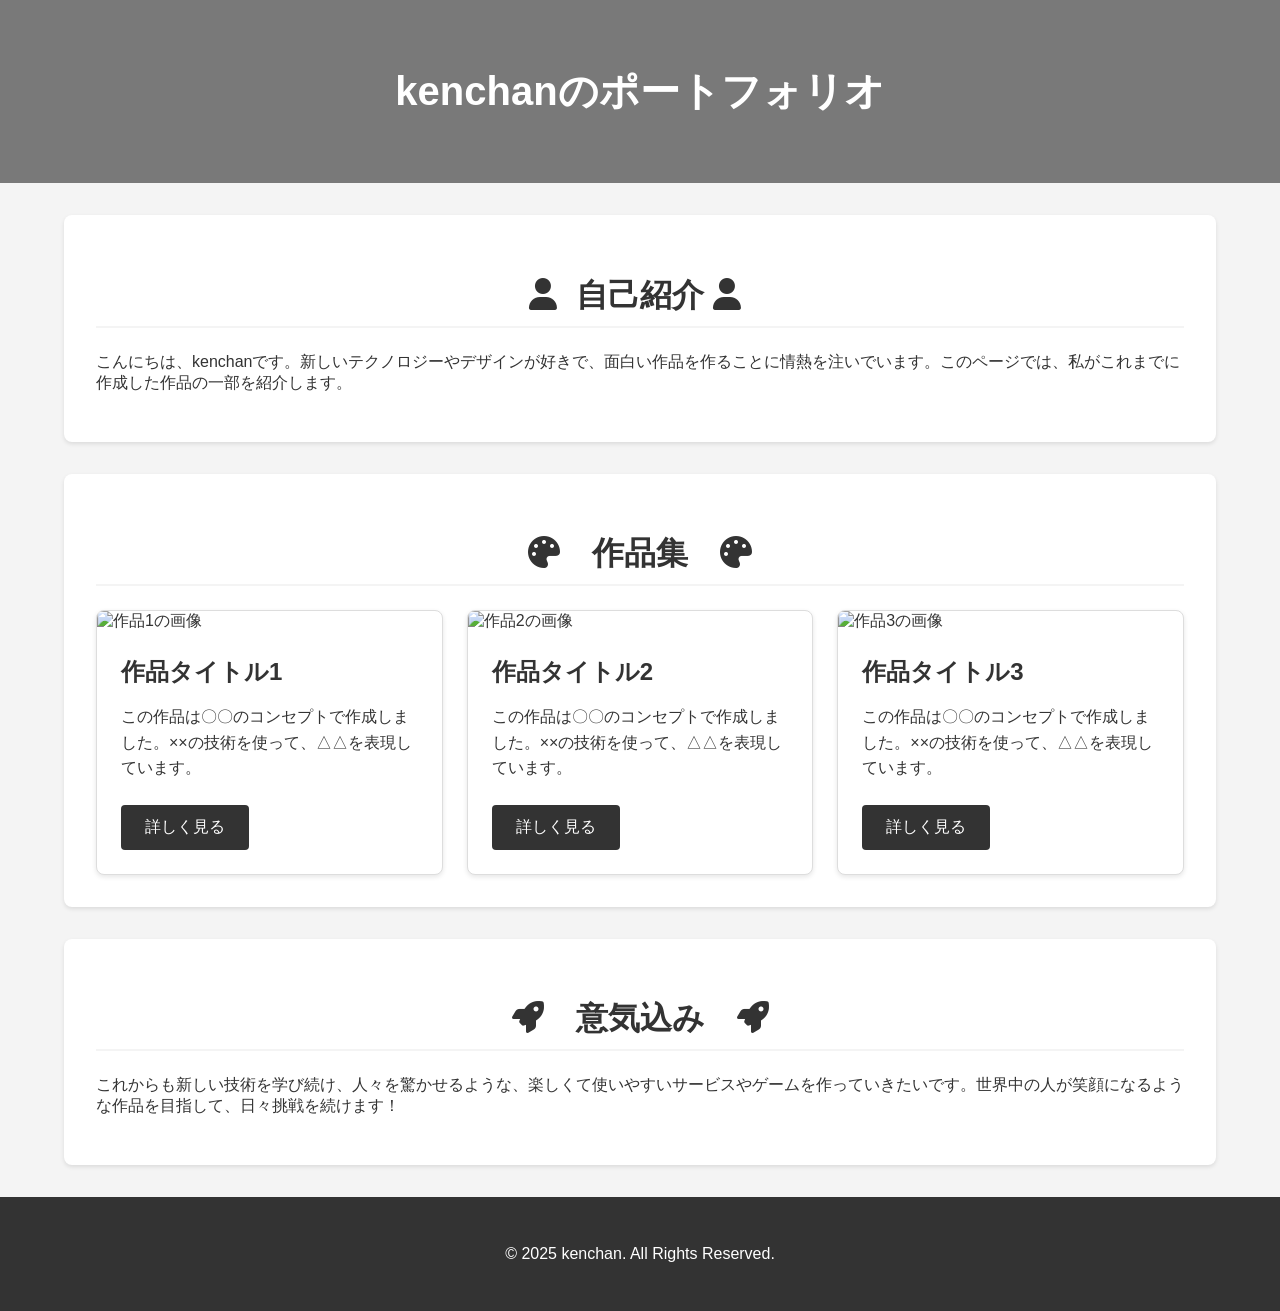
==== index.html @ cb36dfae "ファイル名を変更" ====
<!DOCTYPE html>
<html lang="ja">
<head>
    <meta charset="UTF-8">
    <meta name="viewport" content="width=device-width, initial-scale=1.0">
    <title>kenchanのポートフォリオ</title>
    <!-- Font Awesomeのアイコンフォントを利用するためのリンク -->
    <link rel="stylesheet" href="https://cdnjs.cloudflare.com/ajax/libs/font-awesome/6.0.0-beta3/css/all.min.css">
    <style>
        /* ここからCSS（デザイン）の記述 */

        /* ページ全体の基本的な設定 */
        body {
            font-family: 'Helvetica Neue', Arial, sans-serif;
            margin: 0;
            padding: 0;
            background-color: #f4f4f4;
            color: #333;
        }

        /* ヘッダー（ページ上部）のスタイル */
        header {
            /* 背景に宇宙の画像を指定 */
            background-image: url('https://images.unsplash.com/photo-1518770660439-4636190af475?q=80&w=2070&auto=format&fit=crop');
            background-size: cover; /* 画像がヘッダー全体を覆うように設定 */
            background-position: center; /* 画像を中央に配置 */
            color: #fff;
            padding: 4rem 0; /* 上下の余白を増やして高さを出す */
            text-align: center;
            position: relative; /* 子要素を相対的に配置するための基準点とする */
            z-index: 1; /* テキストがオーバーレイの上に表示されるように */
        }

        /* 画像の上に重ねる半透明の黒い膜（オーバーレイ）のスタイル */
        header::before {
            content: ''; /* 疑似要素にはcontentプロパティが必須 */
            position: absolute;
            top: 0;
            left: 0;
            width: 100%;
            height: 100%;
            background-color: rgba(0, 0, 0, 0.5); /* 半透明の黒 */
            z-index: -1; /* テキスト（h1）の背面に配置 */
        }

        header h1 {
            margin: 0;
            font-size: 2.5rem;
            position: relative; /* z-indexを有効にするために必要 */
            z-index: 2;
        }

        /* メインコンテンツ部分の余白設定 */
        .container {
            width: 90%;
            max-width: 1200px;
            margin: 2rem auto;
            padding: 0 1rem;
        }

        /* セクションの基本的なスタイル */
        section {
            margin-bottom: 2rem;
            background-color: #fff;
            padding: 2rem;
            border-radius: 8px;
            box-shadow: 0 2px 4px rgba(0,0,0,0.1);
        }

        section h2 {
            text-align: center;
            margin-bottom: 1.5rem;
            font-size: 2rem;
            color: #333;
            border-bottom: 2px solid #f4f4f4;
            padding-bottom: 0.5rem;
        }

        /* 自己紹介セクションのアイコンのスタイル */
        #about .fa-user {
            margin-right: 10px;
        }
        
        /* 作品集のカードのスタイル */
        .works-grid {
            display: grid;
            /* 画面の幅に応じて列の数を変更する */
            grid-template-columns: repeat(auto-fit, minmax(300px, 1fr));
            gap: 1.5rem;
        }

        .card {
            background: #fff;
            border: 1px solid #ddd;
            border-radius: 8px;
            overflow: hidden;
            box-shadow: 0 2px 5px rgba(0,0,0,0.1);
            transition: transform 0.3s, box-shadow 0.3s;
        }

        /* カードにマウスを乗せたときの動き */
        .card:hover {
            transform: translateY(-5px);
            box-shadow: 0 4px 15px rgba(0,0,0,0.2);
        }

        .card img {
            width: 100%;
            height: 200px;
            object-fit: cover;
        }

        .card-content {
            padding: 1.5rem;
        }

        .card-content h3 {
            margin-top: 0;
            margin-bottom: 1rem;
            font-size: 1.5rem;
        }

        .card-content p {
            margin-bottom: 1.5rem;
            line-height: 1.6;
        }

        .card-content .btn {
            display: inline-block;
            padding: 0.75rem 1.5rem;
            background-color: #333;
            color: #fff;
            text-decoration: none;
            border-radius: 4px;
            transition: background-color 0.3s;
        }

        /* ボタンにマウスを乗せたときの色の変化 */
        .card-content .btn:hover {
            background-color: #555;
        }

        /* フッター（ページ下部）のスタイル */
        footer {
            text-align: center;
            padding: 2rem 0;
            background-color: #333;
            color: #fff;
        }

        /* ここまでCSSの記述 */
    </style>
</head>
<body>

    <!-- ページのヘッダー部分 -->
    <header>
        <h1>kenchanのポートフォリオ</h1>
    </header>

    <!-- メインコンテンツ -->
    <div class="container">

        <!-- 自己紹介セクション -->
        <section id="about">
            <h2><i class="fas fa-user"></i> 自己紹介  <i class="fas fa-user"></i></h2>
            <p>
                こんにちは、kenchanです。新しいテクノロジーやデザインが好きで、面白い作品を作ることに情熱を注いでいます。このページでは、私がこれまでに作成した作品の一部を紹介します。
            </p>
        </section>

        <!-- 作品集セクション -->
        <section id="works">
            <h2><i class="fas fa-palette"></i>　作品集　<i class="fas fa-palette"></i></h2>
            <div class="works-grid">

                <!-- 作品1 -->
                <div class="card">
                    <img src="https://placehold.jp/400x300.png?text=作品1" alt="作品1の画像">
                    <div class="card-content">
                        <h3>作品タイトル1</h3>
                        <p>この作品は〇〇のコンセプトで作成しました。××の技術を使って、△△を表現しています。</p>
                        <a href="#" class="btn">詳しく見る</a>
                    </div>
                </div>

                <!-- 作品2 -->
                <div class="card">
                    <img src="https://placehold.jp/400x300.png?text=作品2" alt="作品2の画像">
                    <div class="card-content">
                        <h3>作品タイトル2</h3>
                        <p>この作品は〇〇のコンセプトで作成しました。××の技術を使って、△△を表現しています。</p>
                        <a href="#" class="btn">詳しく見る</a>
                    </div>
                </div>

                <!-- 作品3 -->
                <div class="card">
                    <img src="https://placehold.jp/400x300.png?text=作品3" alt="作品3の画像">
                    <div class="card-content">
                        <h3>作品タイトル3</h3>
                        <p>この作品は〇〇のコンセプトで作成しました。××の技術を使って、△△を表現しています。</p>
                        <a href="#" class="btn">詳しく見る</a>
                    </div>
                </div>

            </div>
        </section>

        <!-- 意気込みセクション -->
        <section id="aspirations">
            <h2><i class="fas fa-rocket"></i>　意気込み　<i class="fas fa-rocket"></i></h2>
            <p>
                これからも新しい技術を学び続け、人々を驚かせるような、楽しくて使いやすいサービスやゲームを作っていきたいです。世界中の人が笑顔になるような作品を目指して、日々挑戦を続けます！
            </p>
        </section>

    </div>

    <!-- ページのフッター部分 -->
    <footer>
        <p>&copy; 2025 kenchan. All Rights Reserved.</p>
    </footer>

    <script>
        // ここからJavaScriptの記述

        // この関数は、ページのすべての要素が読み込まれた後に実行されます。
        function onDOMLoaded() {
            // コンソールにメッセージを表示して、JavaScriptが正しく動いているか確認します。
            console.log('ページの読み込みが完了しました。');

            // すべてのカードを選択します。
            const cards = document.querySelectorAll('.card');

            // カードがクリックされたときに、簡単なアニメーションを追加する関数を呼び出します。
            function addCardAnimation(card) {
                card.addEventListener('mouseenter', function() {
                    // マウスがカードの上に乗ったときの処理
                    // 何か特別な動きを追加したい場合はここに書きます。
                });
                card.addEventListener('mouseleave', function() {
                    // マウスがカードから離れたときの処理
                    // 何か特別な動きを追加したい場合はここに書きます。
                });
            }
            
            // すべてのカードにアニメーションを追加します。
            for (let i = 0; i < cards.length; i++) {
                addCardAnimation(cards[i]);
            }
        }

        // HTMLの読み込みが終わったら、'onDOMLoaded'関数を実行するように設定します。
        document.addEventListener('DOMContentLoaded', onDOMLoaded);

        // ここまでJavaScriptの記述
    </script>

</body>
</html>
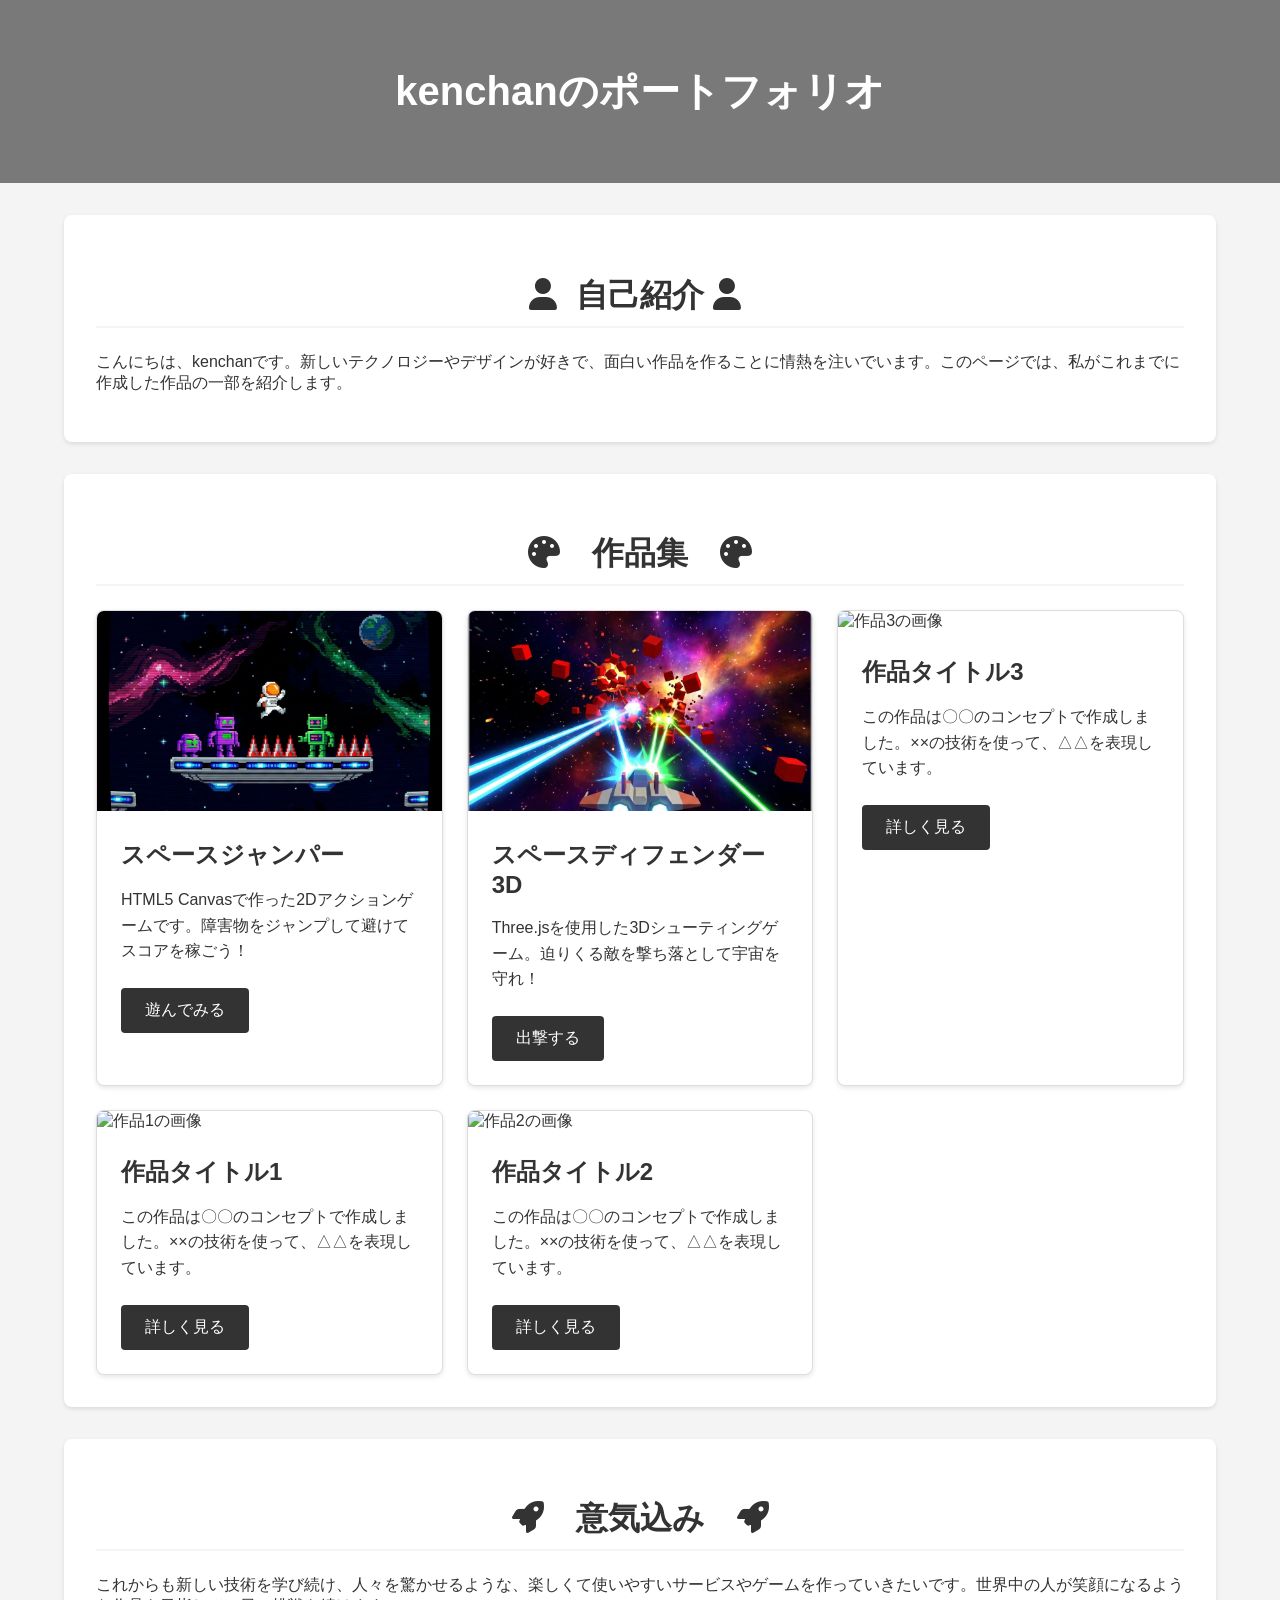
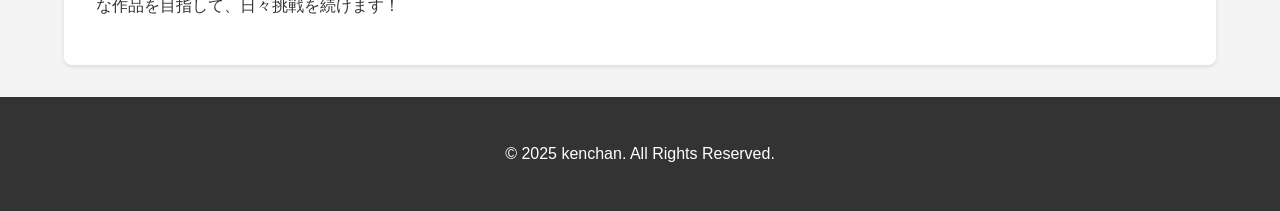
==== commit 8739054d: ""index.html"を修正" ====
--- a/index.html
+++ b/index.html
@@ -1,5 +1,6 @@
 <!DOCTYPE html>
 <html lang="ja">
+
 <head>
     <meta charset="UTF-8">
     <meta name="viewport" content="width=device-width, initial-scale=1.0">
@@ -22,31 +23,40 @@
         header {
             /* 背景に宇宙の画像を指定 */
             background-image: url('https://images.unsplash.com/photo-1518770660439-4636190af475?q=80&w=2070&auto=format&fit=crop');
-            background-size: cover; /* 画像がヘッダー全体を覆うように設定 */
-            background-position: center; /* 画像を中央に配置 */
+            background-size: cover;
+            /* 画像がヘッダー全体を覆うように設定 */
+            background-position: center;
+            /* 画像を中央に配置 */
             color: #fff;
-            padding: 4rem 0; /* 上下の余白を増やして高さを出す */
+            padding: 4rem 0;
+            /* 上下の余白を増やして高さを出す */
             text-align: center;
-            position: relative; /* 子要素を相対的に配置するための基準点とする */
-            z-index: 1; /* テキストがオーバーレイの上に表示されるように */
+            position: relative;
+            /* 子要素を相対的に配置するための基準点とする */
+            z-index: 1;
+            /* テキストがオーバーレイの上に表示されるように */
         }
 
         /* 画像の上に重ねる半透明の黒い膜（オーバーレイ）のスタイル */
         header::before {
-            content: ''; /* 疑似要素にはcontentプロパティが必須 */
+            content: '';
+            /* 疑似要素にはcontentプロパティが必須 */
             position: absolute;
             top: 0;
             left: 0;
             width: 100%;
             height: 100%;
-            background-color: rgba(0, 0, 0, 0.5); /* 半透明の黒 */
-            z-index: -1; /* テキスト（h1）の背面に配置 */
+            background-color: rgba(0, 0, 0, 0.5);
+            /* 半透明の黒 */
+            z-index: -1;
+            /* テキスト（h1）の背面に配置 */
         }
 
         header h1 {
             margin: 0;
             font-size: 2.5rem;
-            position: relative; /* z-indexを有効にするために必要 */
+            position: relative;
+            /* z-indexを有効にするために必要 */
             z-index: 2;
         }
 
@@ -64,7 +74,7 @@
             background-color: #fff;
             padding: 2rem;
             border-radius: 8px;
-            box-shadow: 0 2px 4px rgba(0,0,0,0.1);
+            box-shadow: 0 2px 4px rgba(0, 0, 0, 0.1);
         }
 
         section h2 {
@@ -80,7 +90,7 @@
         #about .fa-user {
             margin-right: 10px;
         }
-        
+
         /* 作品集のカードのスタイル */
         .works-grid {
             display: grid;
@@ -94,14 +104,14 @@
             border: 1px solid #ddd;
             border-radius: 8px;
             overflow: hidden;
-            box-shadow: 0 2px 5px rgba(0,0,0,0.1);
+            box-shadow: 0 2px 5px rgba(0, 0, 0, 0.1);
             transition: transform 0.3s, box-shadow 0.3s;
         }
 
         /* カードにマウスを乗せたときの動き */
         .card:hover {
             transform: translateY(-5px);
-            box-shadow: 0 4px 15px rgba(0,0,0,0.2);
+            box-shadow: 0 4px 15px rgba(0, 0, 0, 0.2);
         }
 
         .card img {
@@ -151,6 +161,7 @@
         /* ここまでCSSの記述 */
     </style>
 </head>
+
 <body>
 
     <!-- ページのヘッダー部分 -->
@@ -163,7 +174,7 @@
 
         <!-- 自己紹介セクション -->
         <section id="about">
-            <h2><i class="fas fa-user"></i> 自己紹介  <i class="fas fa-user"></i></h2>
+            <h2><i class="fas fa-user"></i> 自己紹介 <i class="fas fa-user"></i></h2>
             <p>
                 こんにちは、kenchanです。新しいテクノロジーやデザインが好きで、面白い作品を作ることに情熱を注いでいます。このページでは、私がこれまでに作成した作品の一部を紹介します。
             </p>
@@ -174,6 +185,36 @@
             <h2><i class="fas fa-palette"></i>　作品集　<i class="fas fa-palette"></i></h2>
             <div class="works-grid">
 
+                <!-- 作品4 (スペースジャンパー) -->
+                <div class="card">
+                    <img src="images/space_jumper.png" alt="スペースジャンパーの画像">
+                    <div class="card-content">
+                        <h3>スペースジャンパー</h3>
+                        <p>HTML5 Canvasで作った2Dアクションゲームです。障害物をジャンプして避けてスコアを稼ごう！</p>
+                        <a href="game.html" class="btn">遊んでみる</a>
+                    </div>
+                </div>
+
+                <!-- 作品5 (スペースディフェンダー3D) -->
+                <div class="card">
+                    <img src="images/space_defender.png" alt="スペースディフェンダー3Dの画像">
+                    <div class="card-content">
+                        <h3>スペースディフェンダー3D</h3>
+                        <p>Three.jsを使用した3Dシューティングゲーム。迫りくる敵を撃ち落として宇宙を守れ！</p>
+                        <a href="shooting.html" class="btn">出撃する</a>
+                    </div>
+                </div>
+
+                <!-- 作品3 -->
+                <div class="card">
+                    <img src="https://placehold.jp/400x300.png?text=作品3" alt="作品3の画像">
+                    <div class="card-content">
+                        <h3>作品タイトル3</h3>
+                        <p>この作品は〇〇のコンセプトで作成しました。××の技術を使って、△△を表現しています。</p>
+                        <a href="#" class="btn">詳しく見る</a>
+                    </div>
+                </div>
+
                 <!-- 作品1 -->
                 <div class="card">
                     <img src="https://placehold.jp/400x300.png?text=作品1" alt="作品1の画像">
@@ -189,16 +230,6 @@
                     <img src="https://placehold.jp/400x300.png?text=作品2" alt="作品2の画像">
                     <div class="card-content">
                         <h3>作品タイトル2</h3>
-                        <p>この作品は〇〇のコンセプトで作成しました。××の技術を使って、△△を表現しています。</p>
-                        <a href="#" class="btn">詳しく見る</a>
-                    </div>
-                </div>
-
-                <!-- 作品3 -->
-                <div class="card">
-                    <img src="https://placehold.jp/400x300.png?text=作品3" alt="作品3の画像">
-                    <div class="card-content">
-                        <h3>作品タイトル3</h3>
                         <p>この作品は〇〇のコンセプトで作成しました。××の技術を使って、△△を表現しています。</p>
                         <a href="#" class="btn">詳しく見る</a>
                     </div>
@@ -235,16 +266,16 @@
 
             // カードがクリックされたときに、簡単なアニメーションを追加する関数を呼び出します。
             function addCardAnimation(card) {
-                card.addEventListener('mouseenter', function() {
+                card.addEventListener('mouseenter', function () {
                     // マウスがカードの上に乗ったときの処理
                     // 何か特別な動きを追加したい場合はここに書きます。
                 });
-                card.addEventListener('mouseleave', function() {
+                card.addEventListener('mouseleave', function () {
                     // マウスがカードから離れたときの処理
                     // 何か特別な動きを追加したい場合はここに書きます。
                 });
             }
-            
+
             // すべてのカードにアニメーションを追加します。
             for (let i = 0; i < cards.length; i++) {
                 addCardAnimation(cards[i]);
@@ -258,4 +289,5 @@
     </script>
 
 </body>
-</html>
+
+</html>
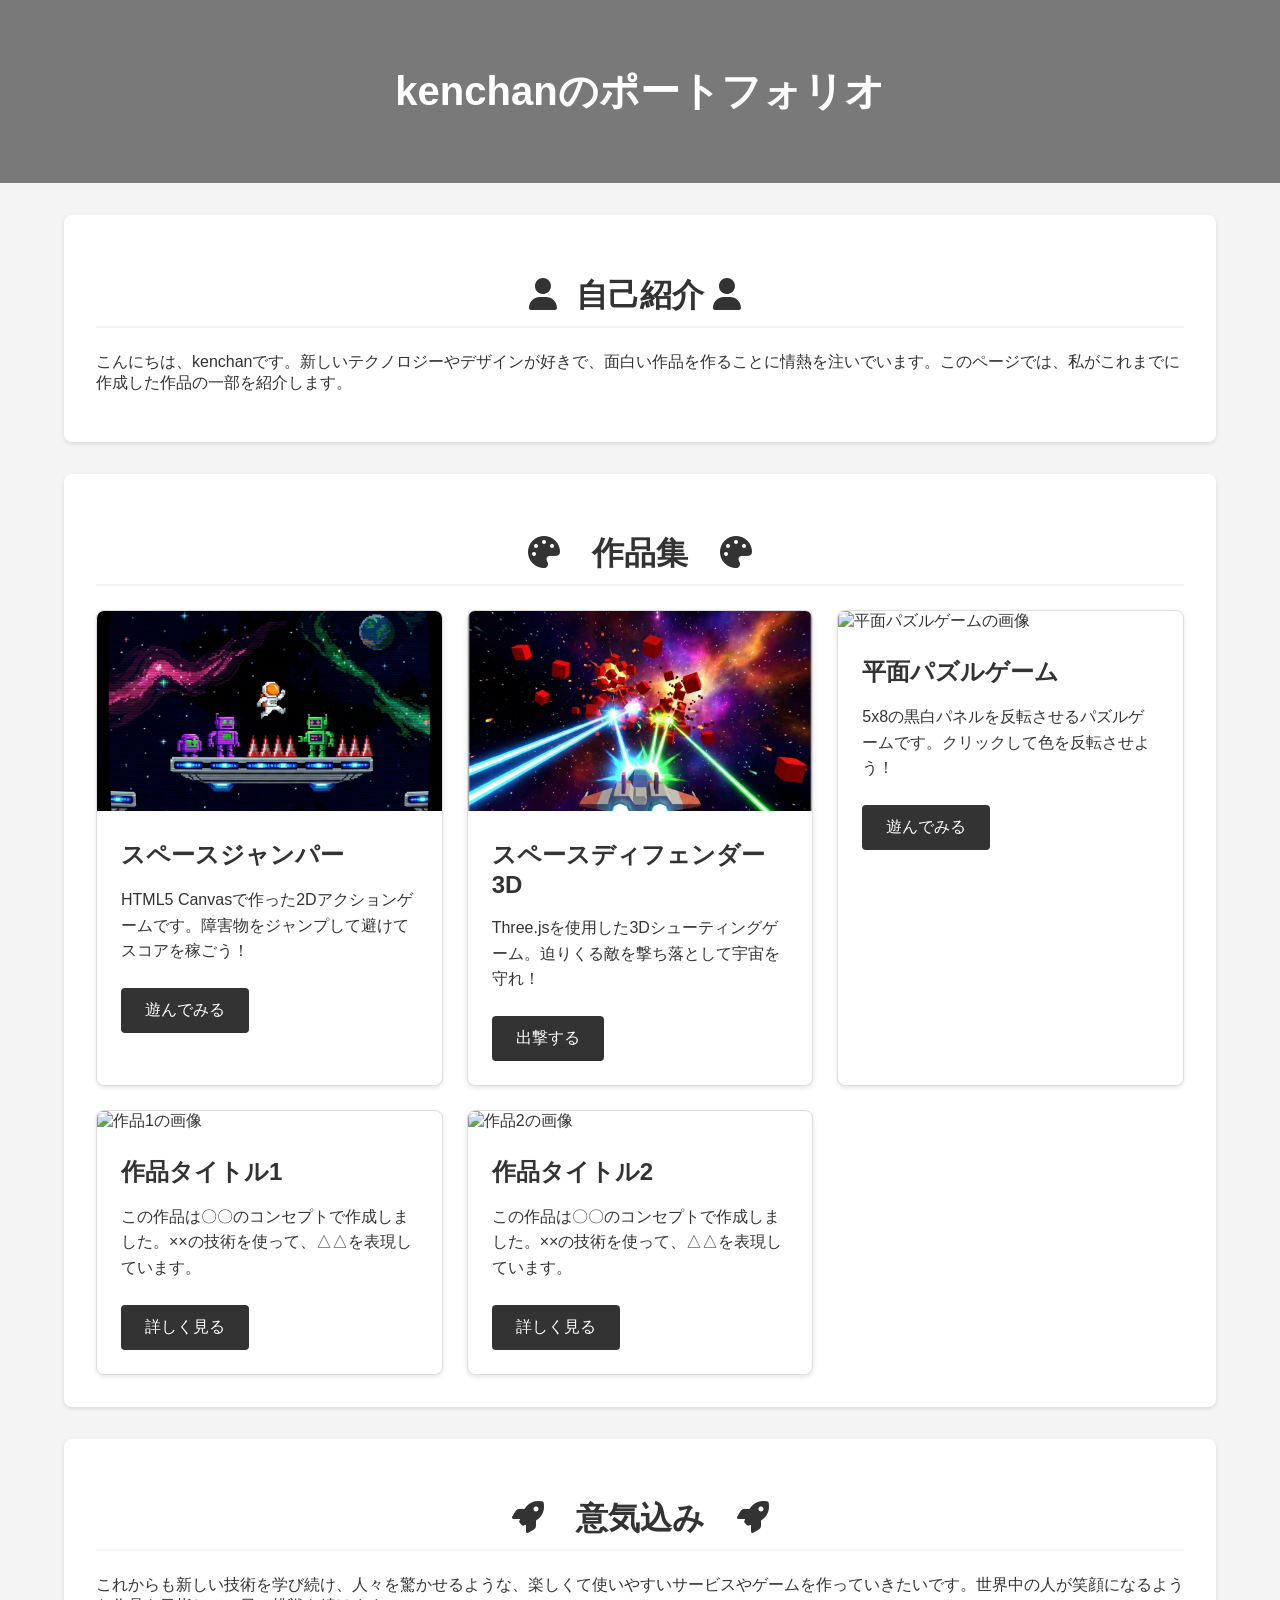
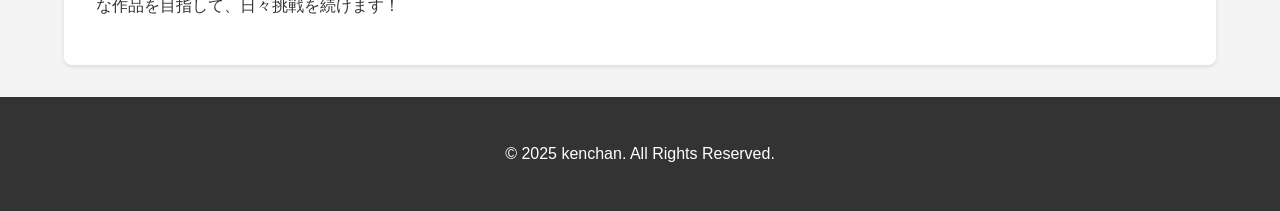
==== commit 03ce08ab: "ポートフォリオに追加" ====
--- a/index.html
+++ b/index.html
@@ -205,13 +205,13 @@
                     </div>
                 </div>
 
-                <!-- 作品3 -->
-                <div class="card">
-                    <img src="https://placehold.jp/400x300.png?text=作品3" alt="作品3の画像">
-                    <div class="card-content">
-                        <h3>作品タイトル3</h3>
-                        <p>この作品は〇〇のコンセプトで作成しました。××の技術を使って、△△を表現しています。</p>
-                        <a href="#" class="btn">詳しく見る</a>
+                <!-- 作品3 (平面パズルゲーム) -->
+                <div class="card">
+                    <img src="https://placehold.jp/400x300.png?text=Puzzle+Game" alt="平面パズルゲームの画像">
+                    <div class="card-content">
+                        <h3>平面パズルゲーム</h3>
+                        <p>5x8の黒白パネルを反転させるパズルゲームです。クリックして色を反転させよう！</p>
+                        <a href="puzzle/index.html" class="btn">遊んでみる</a>
                     </div>
                 </div>
 
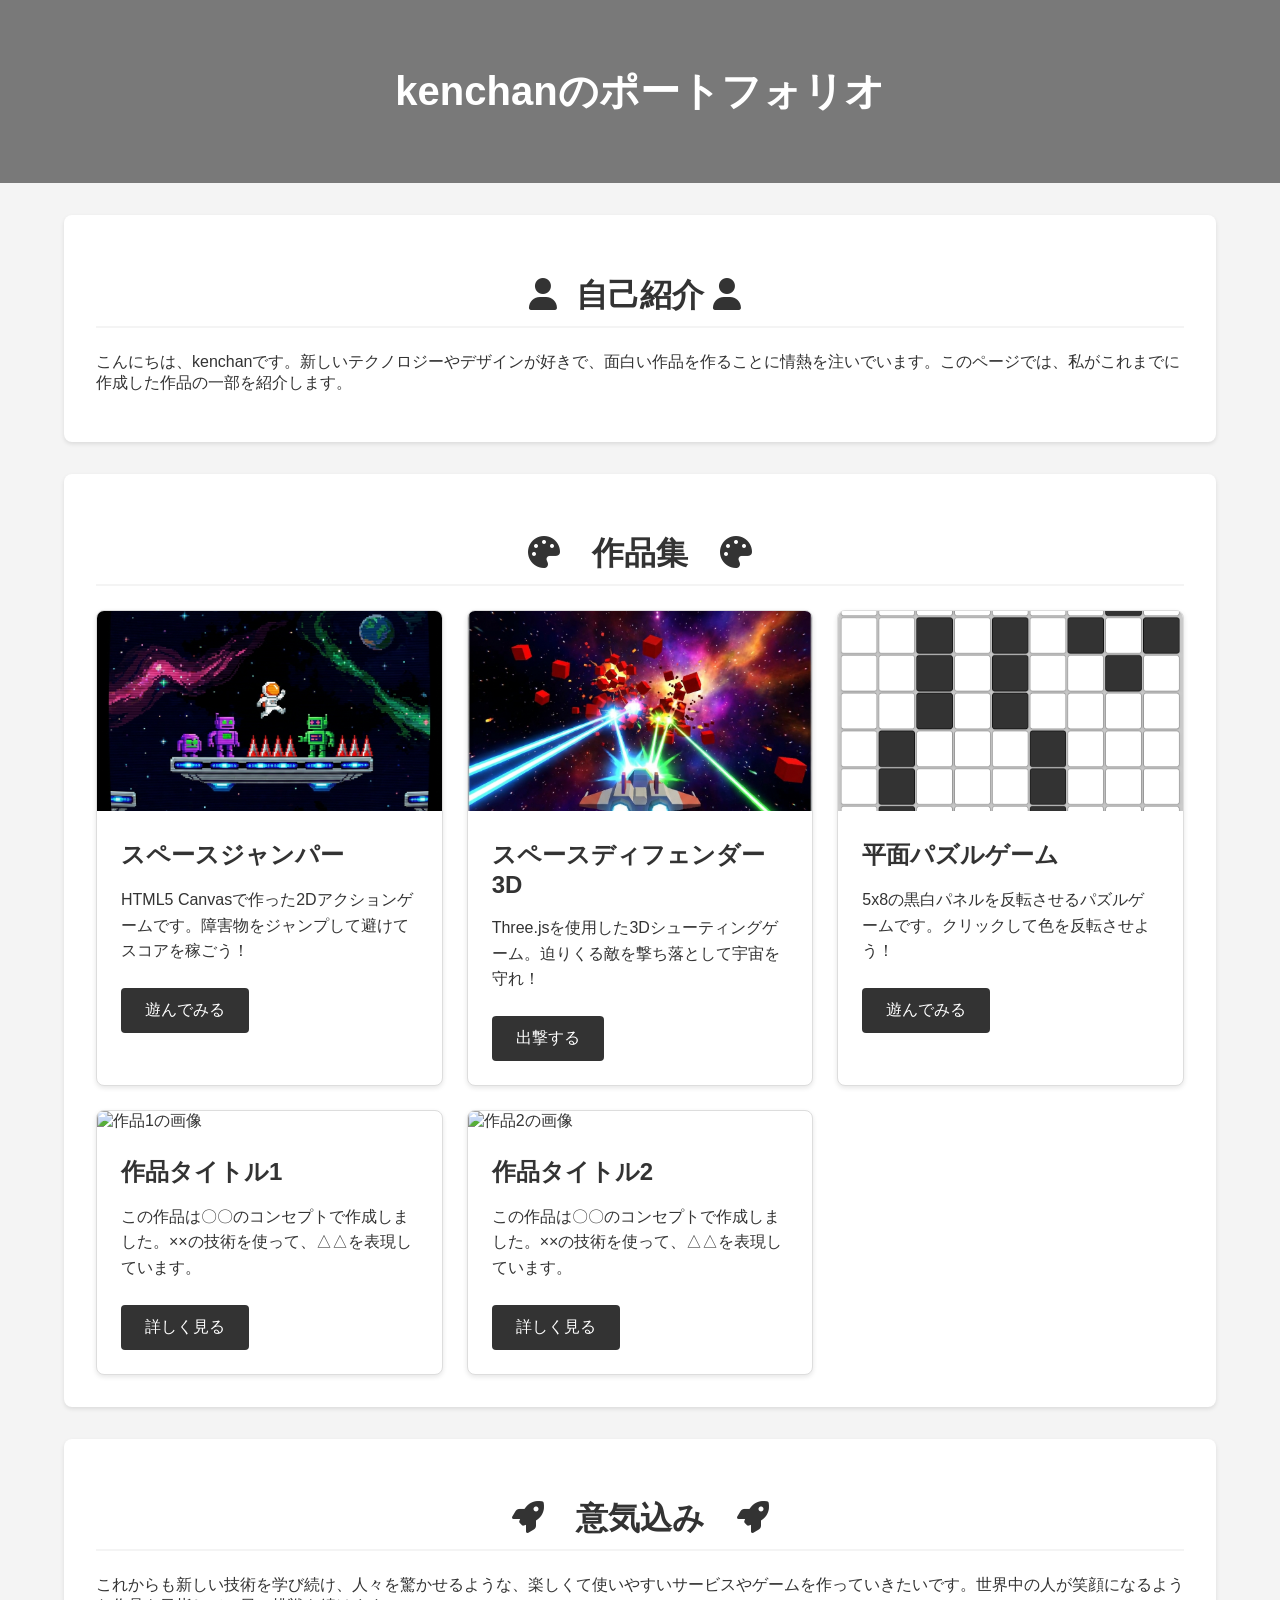
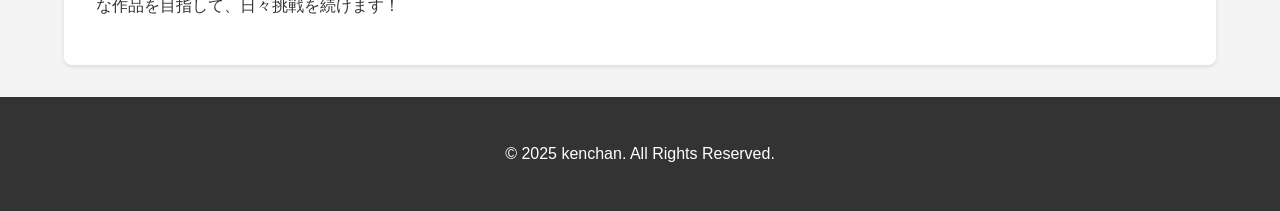
==== commit 9b240000: "画像" ====
--- a/index.html
+++ b/index.html
@@ -207,7 +207,7 @@
 
                 <!-- 作品3 (平面パズルゲーム) -->
                 <div class="card">
-                    <img src="https://placehold.jp/400x300.png?text=Puzzle+Game" alt="平面パズルゲームの画像">
+                    <img src="puzzle.png" alt="平面パズルゲームの画像">
                     <div class="card-content">
                         <h3>平面パズルゲーム</h3>
                         <p>5x8の黒白パネルを反転させるパズルゲームです。クリックして色を反転させよう！</p>
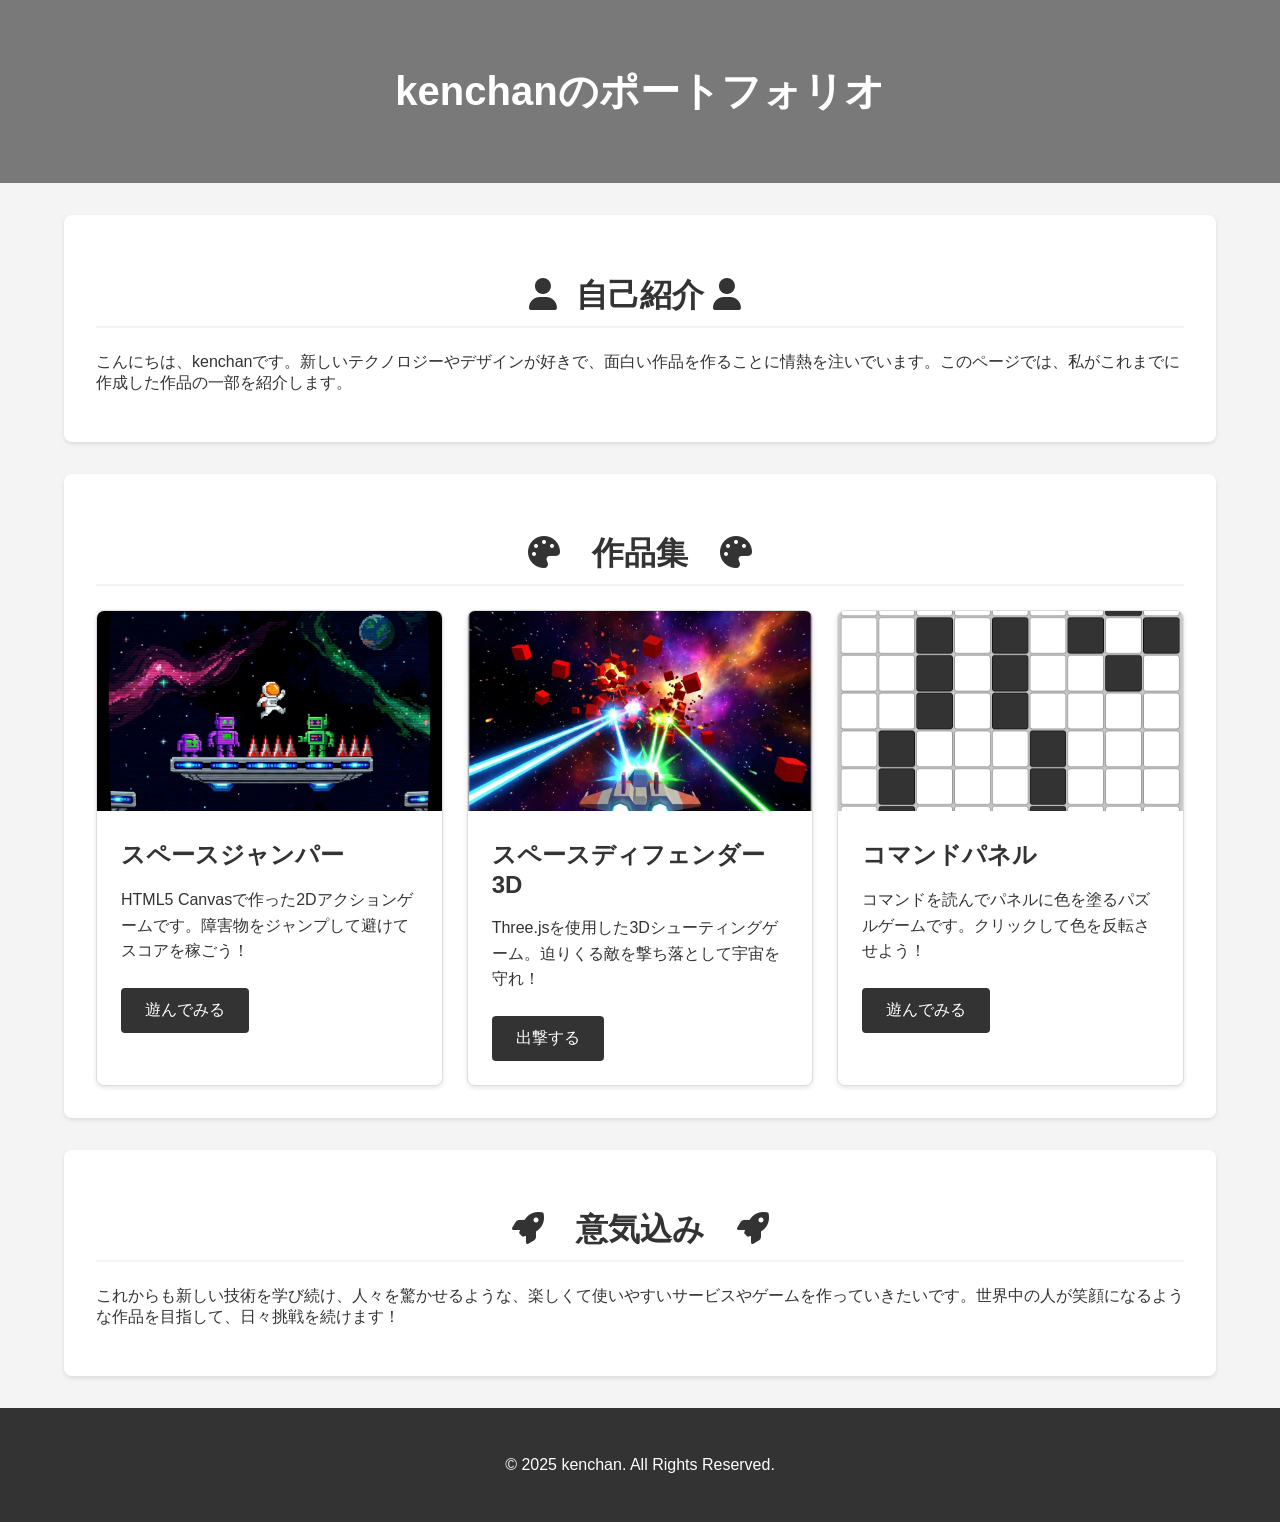
==== commit abdd47de: "名称" ====
--- a/index.html
+++ b/index.html
@@ -209,31 +209,13 @@
                 <div class="card">
                     <img src="puzzle.png" alt="平面パズルゲームの画像">
                     <div class="card-content">
-                        <h3>平面パズルゲーム</h3>
-                        <p>5x8の黒白パネルを反転させるパズルゲームです。クリックして色を反転させよう！</p>
+                        <h3>コマンドパネル</h3>
+                        <p>コマンドを読んでパネルに色を塗るパズルゲームです。クリックして色を反転させよう！</p>
                         <a href="puzzle/index.html" class="btn">遊んでみる</a>
                     </div>
                 </div>
 
-                <!-- 作品1 -->
-                <div class="card">
-                    <img src="https://placehold.jp/400x300.png?text=作品1" alt="作品1の画像">
-                    <div class="card-content">
-                        <h3>作品タイトル1</h3>
-                        <p>この作品は〇〇のコンセプトで作成しました。××の技術を使って、△△を表現しています。</p>
-                        <a href="#" class="btn">詳しく見る</a>
-                    </div>
-                </div>
-
-                <!-- 作品2 -->
-                <div class="card">
-                    <img src="https://placehold.jp/400x300.png?text=作品2" alt="作品2の画像">
-                    <div class="card-content">
-                        <h3>作品タイトル2</h3>
-                        <p>この作品は〇〇のコンセプトで作成しました。××の技術を使って、△△を表現しています。</p>
-                        <a href="#" class="btn">詳しく見る</a>
-                    </div>
-                </div>
+
 
             </div>
         </section>
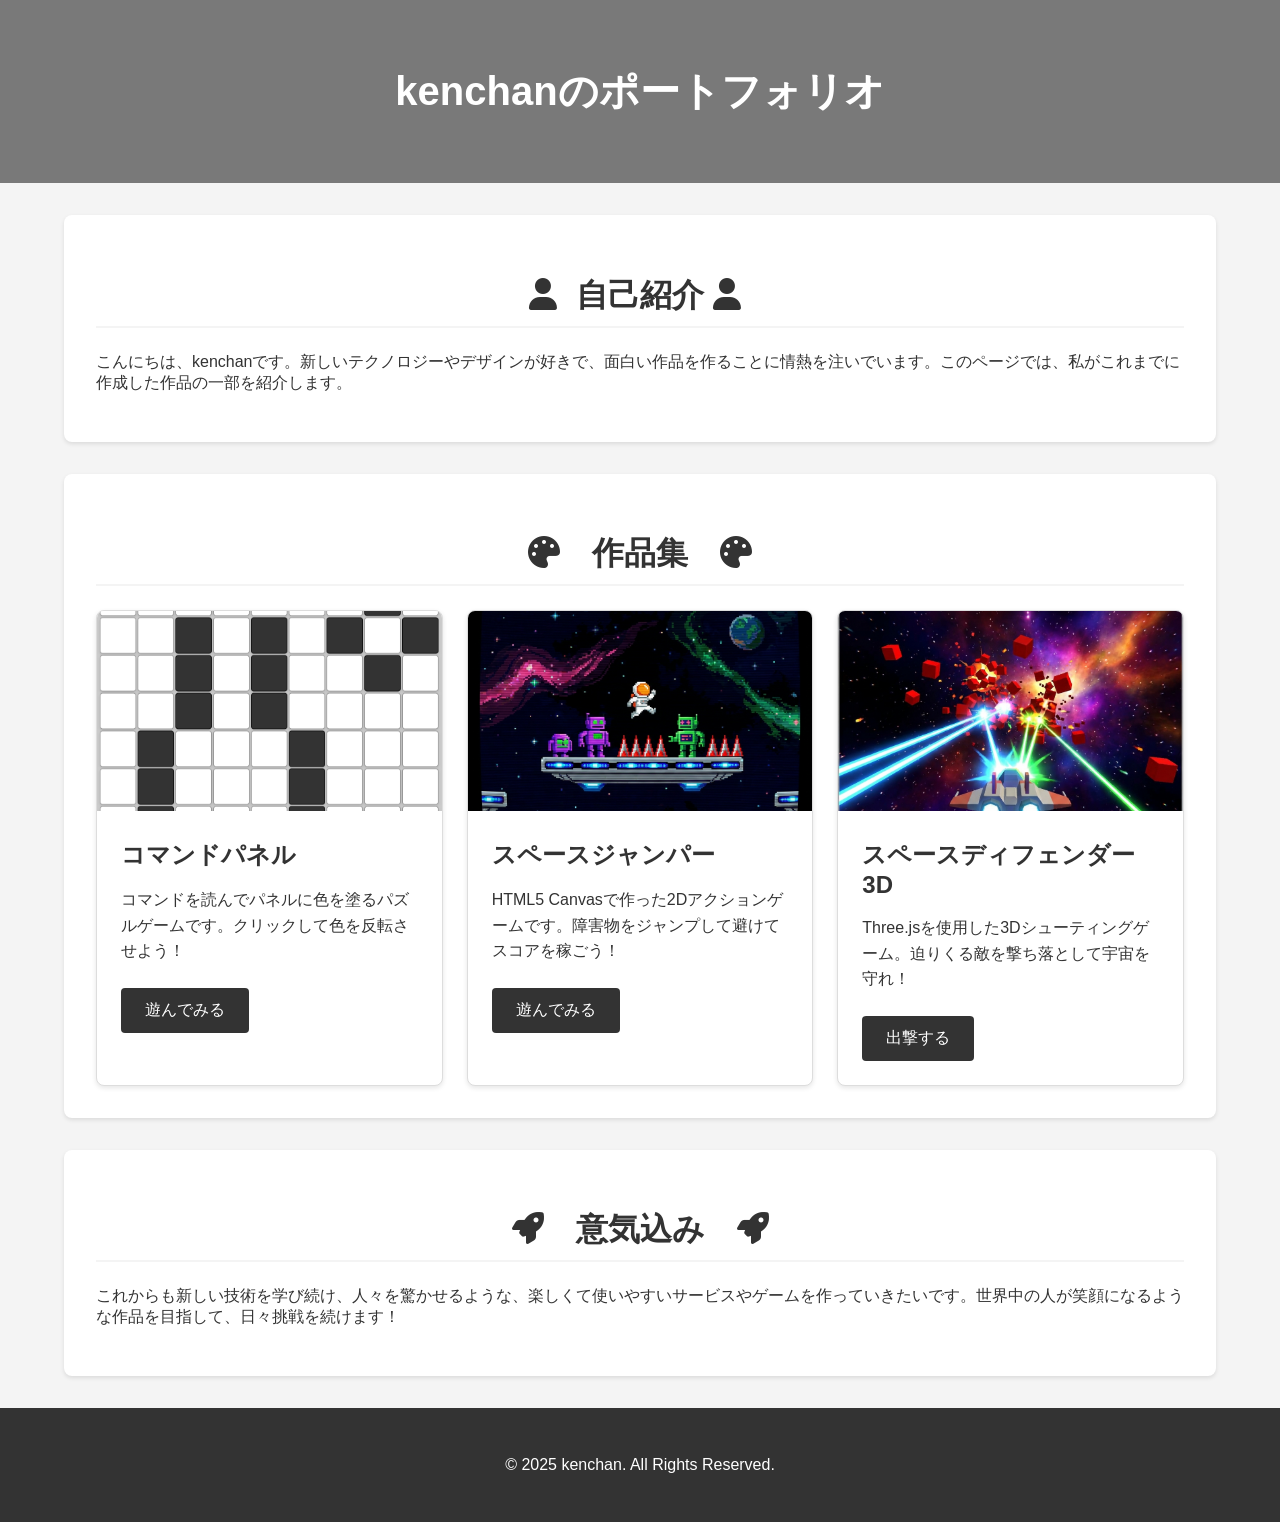
==== commit faf2840c: "順" ====
--- a/index.html
+++ b/index.html
@@ -185,7 +185,17 @@
             <h2><i class="fas fa-palette"></i>　作品集　<i class="fas fa-palette"></i></h2>
             <div class="works-grid">
 
-                <!-- 作品4 (スペースジャンパー) -->
+                <!-- 作品1 (コマンドパネル) -->
+                <div class="card">
+                    <img src="puzzle.png" alt="平面パズルゲームの画像">
+                    <div class="card-content">
+                        <h3>コマンドパネル</h3>
+                        <p>コマンドを読んでパネルに色を塗るパズルゲームです。クリックして色を反転させよう！</p>
+                        <a href="puzzle/index.html" class="btn">遊んでみる</a>
+                    </div>
+                </div>
+
+                <!-- 作品2 (スペースジャンパー) -->
                 <div class="card">
                     <img src="images/space_jumper.png" alt="スペースジャンパーの画像">
                     <div class="card-content">
@@ -195,7 +205,7 @@
                     </div>
                 </div>
 
-                <!-- 作品5 (スペースディフェンダー3D) -->
+                <!-- 作品3 (スペースディフェンダー3D) -->
                 <div class="card">
                     <img src="images/space_defender.png" alt="スペースディフェンダー3Dの画像">
                     <div class="card-content">
@@ -205,15 +215,7 @@
                     </div>
                 </div>
 
-                <!-- 作品3 (平面パズルゲーム) -->
-                <div class="card">
-                    <img src="puzzle.png" alt="平面パズルゲームの画像">
-                    <div class="card-content">
-                        <h3>コマンドパネル</h3>
-                        <p>コマンドを読んでパネルに色を塗るパズルゲームです。クリックして色を反転させよう！</p>
-                        <a href="puzzle/index.html" class="btn">遊んでみる</a>
-                    </div>
-                </div>
+
 
 
 
